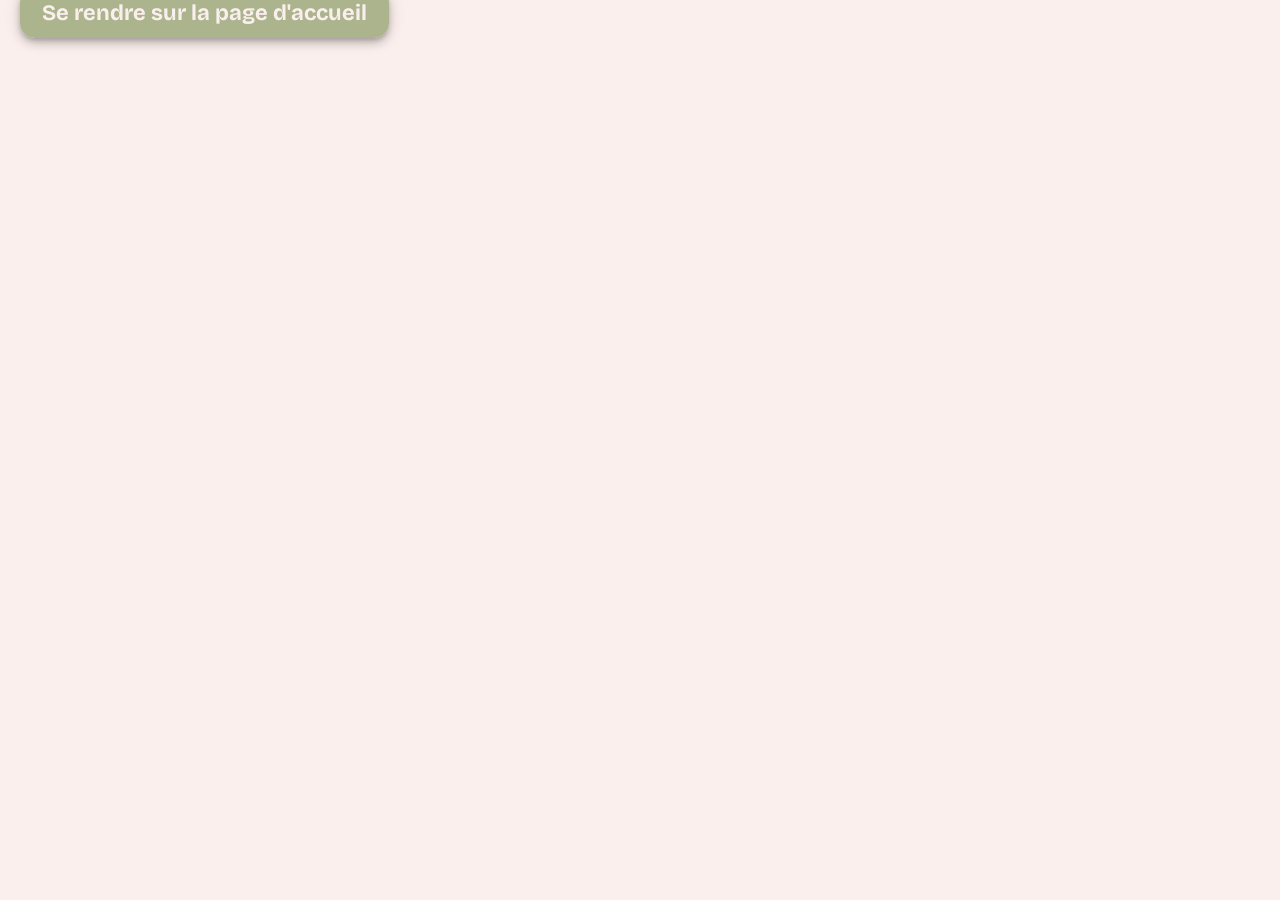
==== index.html @ 196bd957 "Add files via upload index pour visualiser le site" ====
<!doctype html>
<html lang="fr">
  <head>
    <meta charset="utf-8" />
    <meta name="viewport" content="width=device-width, initial-scale=1.0" />
    <title>henna by ima</title>
    <link rel="stylesheet" href="style.css" />
    <style>
      body {
        margin: auto;
      }
    </style>
  </head>
  <body>
    <a href="accueil.html" class="bouton index"
      >Se rendre sur la page d'accueil</a
    >
  </body>
</html>
---- style.css ----
@import url("https://fonts.googleapis.com/css2?family=Bricolage+Grotesque:opsz,wght@12..96,200..800&display=swap");
@import url("https://fonts.googleapis.com/css2?family=DM+Serif+Display:ital@0;1&display=swap");

:root {
  --primary-color: #2e0f11;
  --secondary-color: #abb48d;
  --secondary-color-darker: #042a2b;
  /*--secondary-color: #07484B; */
  --neutral-color: #faefed;
  --secondary-color-dark-mode: #a9ab9c;
}

* {
  padding: 0;
  margin: 0;
  box-sizing: border-box;
}

*:focus {
  box-shadow: 10px 10px 10px #ff387a !important;
  border: 5px solid #990033 !important;
}

body {
  background-color: var(--neutral-color);
  /* background-image: url(texture.jpg); */
}

p,
a,
label {
  font-family: "Bricolage Grotesque", serif;
  font-size: 18px;
}

h1,
h2,
h3 {
  font-family: "DM Serif Display", serif;
  letter-spacing: 2px;
}

h1 {
  font-size: 42px;
}

h2 {
  font-size: 36px;
}

h3 {
  font-size: 24px;
}

header {
  display: flex;
  flex-direction: row;
  justify-content: space-between;
  align-items: center;
  padding: 40px;
  margin-bottom: 60px;
  border-bottom: 6px solid var(--secondary-color);
  background-color: var(--primary-color);
}

header .card {
  width: 100px;
  height: 100px;
  background-image: url(logo-page.png);
  background-repeat: no-repeat;
  background-size: cover;
  background-position: center;
  border-radius: 30px;
  border: 3px solid var(--secondary-color);
}

.logo-titre-slogan {
  display: flex;
  flex-direction: row;
  justify-content: center;
  align-items: center;
  gap: 15px;
  padding: 10px;
}

.titre-slogan {
  display: flex;
  flex-direction: column;
  gap: 10px;
  padding: 10px;
  color: var(--secondary-color);
  text-shadow: var(--secondary-color-darker) 2px 2px;
}

.titre-slogan p {
  font-style: italic;
}

.navbarre {
  width: 580px;
  display: flex;
  flex-direction: row;
  justify-content: space-between;
  align-items: center;
  padding: 10px;
}

.lien-navbarre {
  padding: 10px 20px;
  color: var(--secondary-color-darker);
  background-color: var(--secondary-color);
  border-radius: 15px;
  text-decoration: none;
  font-weight: bold;
  border: 2px solid transparent;
  box-shadow: 5px 5px var(--secondary-color-darker);
  transition: all 0.4s;
}

.lien-navbarre:hover {
  background-color: var(--secondary-color-darker);
  color: var(--secondary-color);
  border: 2px solid var(--secondary-color);
  box-shadow: 5px 5px var(--secondary-color);
}

footer {
  display: flex;
  flex-direction: column;
  align-items: center;
  justify-content: center;
  gap: 25px;
  margin-top: 30px;
  padding: 30px;
  background-color: var(--primary-color);
  color: var(--secondary-color);
  border-top: 6px solid var(--secondary-color);
}

footer a {
  color: var(--secondary-color);
}

.credits {
  font-size: 20px;
}

.reseaux-sociaux {
  display: flex;
  flex-direction: row;
  justify-content: space-evenly;
  align-items: center;
  width: 400px;
}

.reseaux-sociaux-logo {
  width: 40px;
  height: 40px;
}

.vrai-mail {
  color: var(--secondary-color);
  opacity: 0.5;
}

main {
  display: flex;
  flex-direction: column;
  justify-content: center;
  align-items: center;
  /* gap: 15px; */
}

h2 {
  color: var(--primary-color);
  background-color: var(--secondary-color);
  text-shadow: var(--secondary-color-darker);
  padding: 15px;
  border-radius: 15px;
}

.retour-haut-conteneur {
  width: 100%;
  display: flex;
  flex-direction: row;
  justify-content: flex-end;
  align-items: center;
  margin: 15px;
  padding: 15px;
}

.retour-haut {
  text-decoration: none;
  margin: 30px;
  background-color: var(--primary-color);
  color: var(--secondary-color);
  font-size: 18px;
  font-weight: bold;
  border: 2px solid transparent;
  border-radius: 30px;
  padding: 10px 20px;
  transition: all 0.4s;
}

.gradient-animated-background {
  background: radial-gradient(circle, #694830 0%, #504f26 100%, #345026 100%);
  background-size: 200% 200%;
  animation: gradient 3s ease infinite;
}

@keyframes gradient {
  0% {
    background-position: 0% 50%;
  }
  50% {
    background-position: 100% 50%;
  }
  100% {
    background-position: 0% 50%;
  }
}

.retour-haut:hover {
  background-color: var(--secondary-color);
  color: var(--primary-color);
  border: 2px solid var(--primary-color);
}

.bouton {
  text-decoration: none;
  color: var(--neutral-color);
  background-color: var(--secondary-color);
  border-radius: 15px;
  padding: 10px 20px;
  margin: 20px;
  border: 2px solid transparent;
  box-shadow:
    rgba(0, 0, 0, 0.2) 0 3px 5px -1px,
    rgba(0, 0, 0, 0.14) 0 6px 10px 0,
    rgba(0, 0, 0, 0.12) 0 1px 18px 0;
  font-size: 22px;
  font-weight: bold;
  transition: all 0.4s;
}

.bouton:hover {
  background-color: var(--primary-color);
  color: var(--neutral-color);
  border: 2px solid var(--neutral-color);
}

/* Responsive mobile */
@media only screen and (min-width: 319px) and (max-width: 426px) {
  /* body {
    background-color: rgb(130, 127, 127);
  } */
  header,
  main,
  footer {
    width: 100%;
    flex-direction: column;
    justify-content: center;
    align-items: center;
    padding: 10px;
  }

  h1 {
    font-size: 36px;
  }

  h2 {
    font-size: 30px;
  }

  .titre-slogan p {
    font-size: 16px;
    /* display: none; */
  }

  .navbarre {
    width: 100%;
    flex-direction: column;
    gap: 15px;
  }

  .bouton {
    width: 10%;
    padding: 8px;
    font-size: 13px;
  }

  .reseaux-sociaux {
    width: 80%;
  }

  footer p {
    text-align: center;
  }
}

/* Dark mode */
@media (prefers-color-scheme: dark) {
  body {
    background-color: var(--secondary-color-darker);
  }

  h3,
  p {
    color: var(--neutral-color);
  }

  header p {
    color: var(--secondary-color);
  }

  footer p {
    color: var(--secondary-color);
  }

  .retour-haut {
    background-color: var(--neutral-color);
    color: var(--primary-color);
  }

  .retour-haut:hover {
    background-color: var(--primary-color);
    color: var(--neutral-color);
    border: 2px solid var(--neutral-color);
  }
}
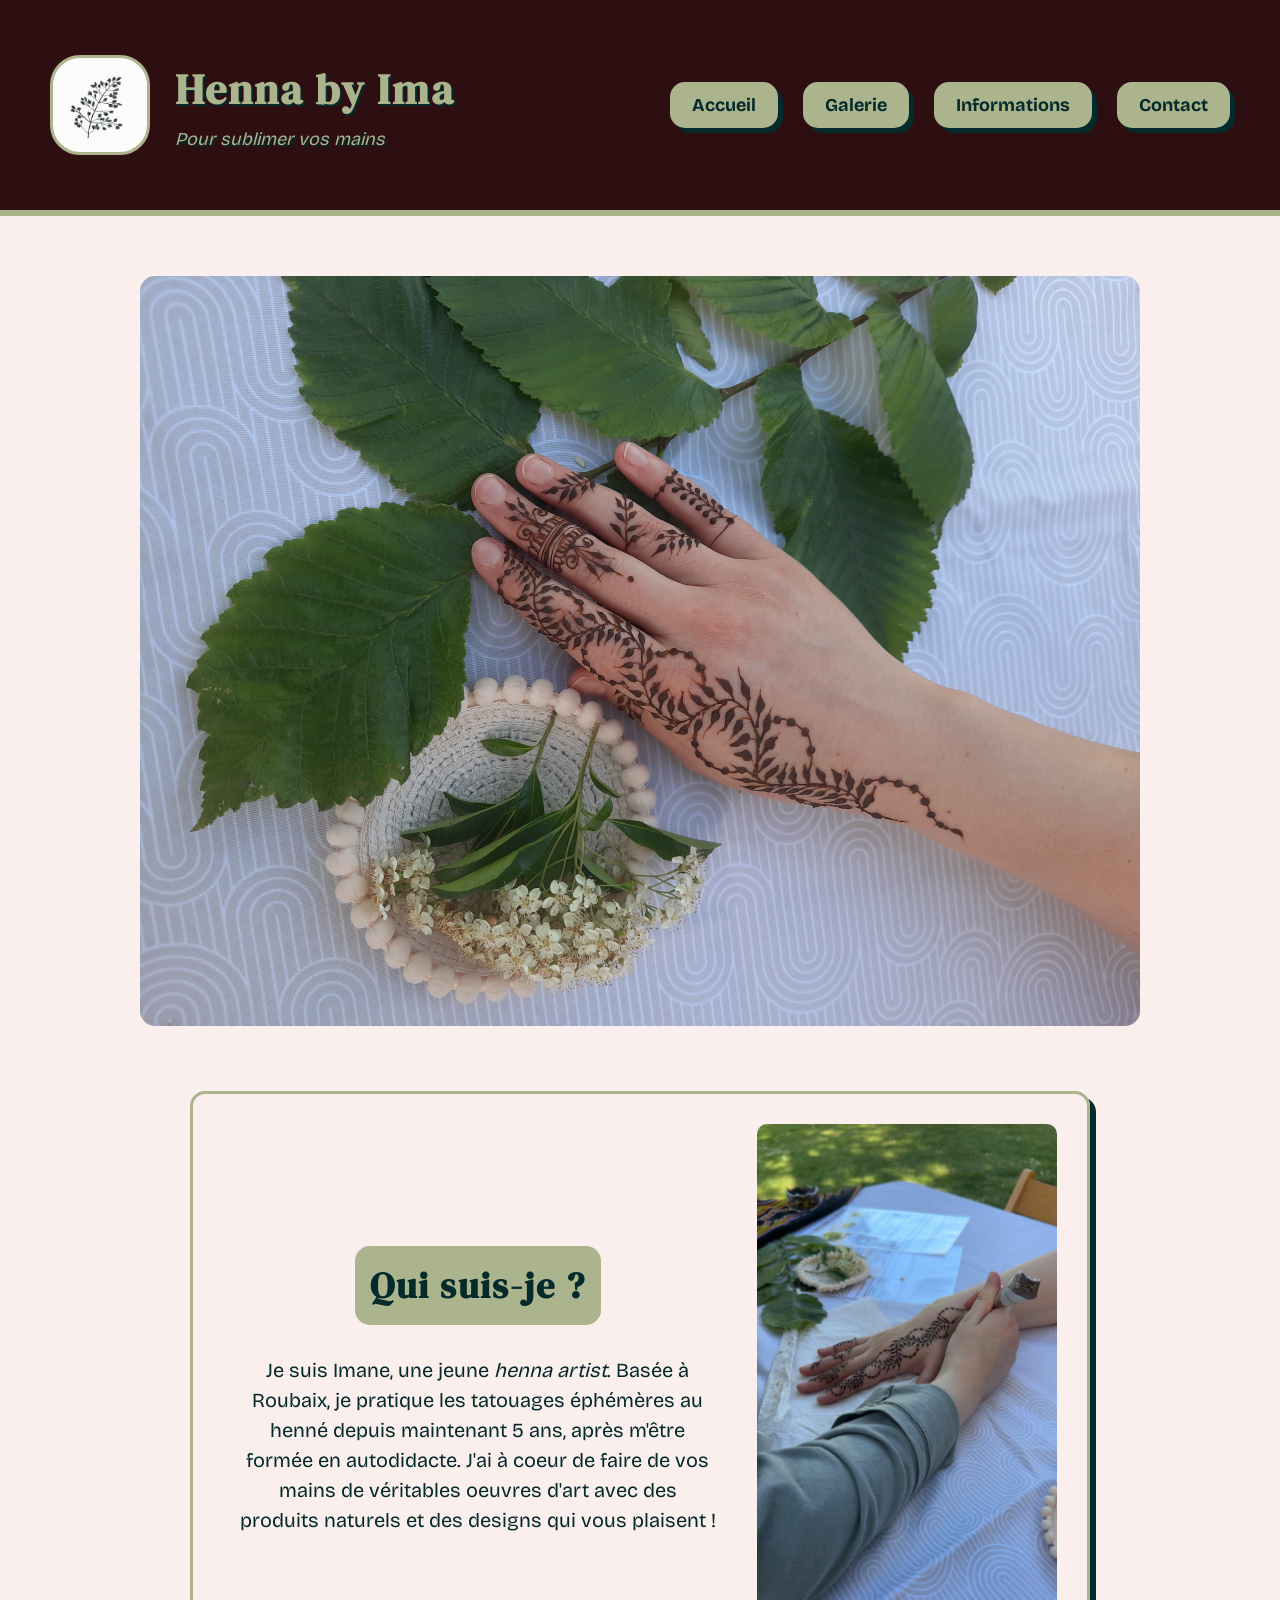
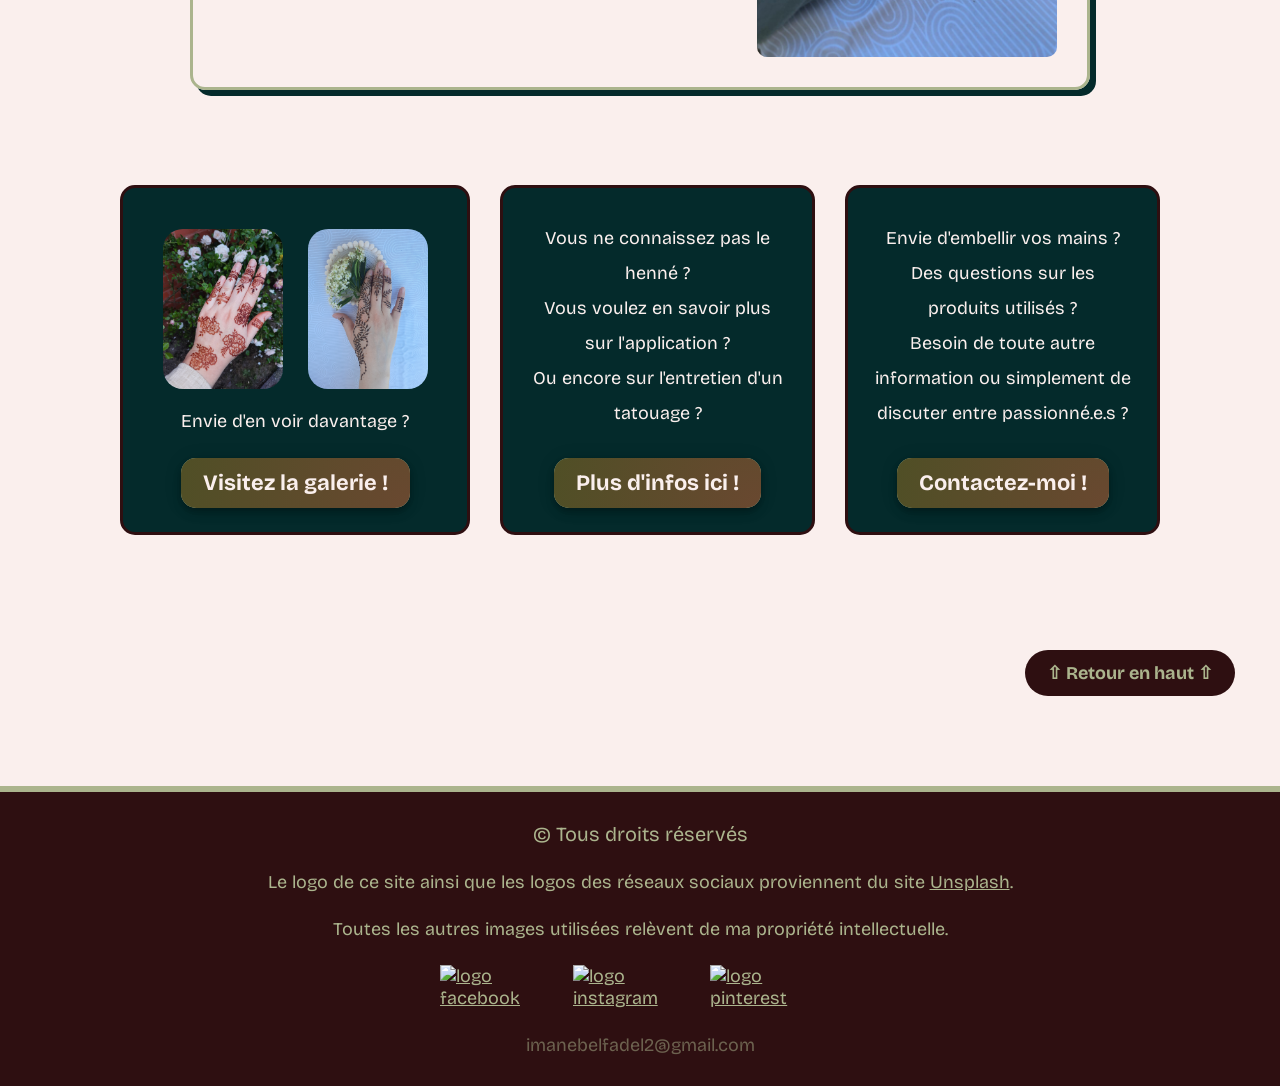
==== commit 645634f1: "Rename accueil.html to index.html changement nom du fichier (avant : accueil.html" ====
--- a/index.html
+++ b/index.html
@@ -3,17 +3,148 @@
   <head>
     <meta charset="utf-8" />
     <meta name="viewport" content="width=device-width, initial-scale=1.0" />
-    <title>henna by ima</title>
+    <title>Accueil - Henna by Ima</title>
     <link rel="stylesheet" href="style.css" />
-    <style>
-      body {
-        margin: auto;
-      }
-    </style>
+    <link rel="stylesheet" href="accueil.css" />
+    <meta name="author" content="Imane B." />
+    <meta
+      name="description"
+      content="Page présentant ma pratique de tatouages éphémères au henné, permettant de visualiser certaines de mes réalisations et également de prendre contact avec moi."
+    />
+    <meta
+      name="keywords"
+      content="henna, henné, tatouage, hennaya, artist, mehndi"
+    />
+    <link rel="icon" type="image/x-icon" href="logo-page.png" />
   </head>
   <body>
-    <a href="accueil.html" class="bouton index"
-      >Se rendre sur la page d'accueil</a
-    >
+    <header>
+      <div class="logo-titre-slogan">
+        <div class="card"></div>
+        <div class="titre-slogan">
+          <h1 id="haut-de-page">Henna by Ima</h1>
+          <p>Pour sublimer vos mains</p>
+        </div>
+      </div>
+      <div class="navbarre">
+        <a href="accueil.html" class="lien-navbarre">Accueil</a>
+        <a href="galerie.html" class="lien-navbarre">Galerie</a>
+        <a href="informations.html" class="lien-navbarre">Informations</a>
+        <a href="contact.html" class="lien-navbarre">Contact</a>
+      </div>
+    </header>
+
+    <main>
+      <img
+        src="henna-principal.jpg"
+        alt="photo accroche - henna principal"
+        class="image-principale"
+      />
+
+      <div class="intro">
+        <div class="intro-texte">
+          <h2>Qui suis-je ?</h2>
+          <p>
+            Je suis Imane, une jeune <i>henna artist</i>. Basée à Roubaix, je
+            pratique les tatouages éphémères au henné depuis maintenant 5 ans,
+            après m'être formée en autodidacte. J'ai à coeur de faire de vos
+            mains de véritables oeuvres d'art avec des produits naturels et des
+            designs qui vous plaisent !
+          </p>
+        </div>
+        <img src="henna-making.jpg" alt="photo processus tatouage henné" />
+      </div>
+      <div class="redirection-conteneur">
+        <div class="redirection-page">
+          <div class="redirection-page-haut">
+            <div class="exemples-realisations">
+              <img
+                src="henna-final-phase.jpg"
+                alt="exemple de réalisation de henna"
+              />
+              <img
+                src="henna-model-2.jpg"
+                alt="exemple de réalisation de henna"
+              />
+            </div>
+            <p>Envie d'en voir davantage ?</p>
+          </div>
+          <div class="redirection-page-bas">
+            <a href="galerie.html" class="bouton gradient-animated-background"
+              >Visitez la galerie !</a
+            >
+          </div>
+        </div>
+
+        <div class="redirection-page">
+          <div class="redirection-page-haut">
+            <p>Vous ne connaissez pas le henné ?</p>
+            <p>Vous voulez en savoir plus sur l'application ?</p>
+            <p>Ou encore sur l'entretien d'un tatouage ?</p>
+          </div>
+          <div class="redirection-page-bas">
+            <a
+              href="informations.html"
+              class="bouton gradient-animated-background"
+              >Plus d'infos ici !</a
+            >
+          </div>
+        </div>
+
+        <div class="redirection-page">
+          <div class="redirection-page-haut">
+            <p>Envie d'embellir vos mains ?</p>
+            <p>Des questions sur les produits utilisés ?</p>
+            <p>
+              Besoin de toute autre information ou simplement de discuter entre
+              passionné.e.s ?
+            </p>
+          </div>
+          <div class="redirection-page-bas">
+            <a href="contact.html" class="bouton gradient-animated-background"
+              >Contactez-moi !</a
+            >
+          </div>
+        </div>
+      </div>
+
+      <div class="retour-haut-conteneur">
+        <a href="#haut-de-page" class="retour-haut">⇧ Retour en haut ⇧</a>
+      </div>
+    </main>
+
+    <footer>
+      <p class="credits">© Tous droits réservés</p>
+      <p>
+        Le logo de ce site ainsi que les logos des réseaux sociaux proviennent
+        du site
+        <a href="https://unsplash.com/fr">Unsplash</a>.
+      </p>
+      <p>
+        Toutes les autres images utilisées relèvent de ma propriété
+        intellectuelle.
+      </p>
+      <div class="reseaux-sociaux">
+        <a href="#"
+          ><img
+            src="icone-facebook.png"
+            alt="logo facebook"
+            class="reseaux-sociaux-logo"
+        /></a>
+        <a href="#"
+          ><img
+            src="icone-instagram.png"
+            alt="logo instagram"
+            class="reseaux-sociaux-logo"
+        /></a>
+        <a href="#"
+          ><img
+            src="icone-pinterest.png"
+            alt="logo pinterest"
+            class="reseaux-sociaux-logo"
+        /></a>
+      </div>
+      <p class="vrai-mail">imanebelfadel2@gmail.com</p>
+    </footer>
   </body>
 </html>
--- a/accueil.css
+++ b/accueil.css
@@ -0,0 +1,207 @@
+*:focus {
+  box-shadow: 10px 10px 10px #ff387a !important;
+  border: 5px solid #990033 !important;
+}
+
+html {
+  scroll-behavior: smooth;
+}
+
+main {
+  gap: 25px;
+}
+
+.image-principale {
+  width: 1000px;
+  height: auto;
+  /* border: 3px solid var(--primary-color); */
+  border-radius: 15px;
+}
+
+.intro {
+  width: 900px;
+
+  display: flex;
+  flex-direction: row;
+  justify-content: center;
+  align-items: center;
+  gap: 25px;
+  padding: 30px;
+  margin: 40px;
+  border: 3px solid var(--secondary-color);
+  border-radius: 15px;
+  box-shadow: 6px 6px var(--secondary-color-darker);
+}
+
+.intro p {
+  line-height: 30px;
+  font-size: 20px;
+  text-align: center;
+}
+
+.intro p,
+h2 {
+  color: var(--secondary-color-darker);
+}
+
+.intro img {
+  width: 300px;
+  border-radius: 10px;
+}
+
+.intro-texte {
+  display: flex;
+  flex-direction: column;
+  justify-content: center;
+  align-items: center;
+  gap: 30px;
+  padding: 15px;
+}
+
+.redirection-conteneur {
+  width: 1100px;
+  display: flex;
+  flex-direction: row;
+  justify-content: space-evenly;
+  align-items: center;
+  gap: 30px;
+  padding: 30px;
+}
+
+.redirection-page {
+  display: flex;
+  flex-direction: column;
+  width: 350px;
+  height: 350px;
+  display: flex;
+  flex-direction: column;
+  justify-content: center;
+  align-items: center;
+  gap: 30px;
+  padding: 25px;
+  background-color: var(--secondary-color-darker);
+  border: 3px solid var(--primary-color);
+  border-radius: 15px;
+  transition: all 0.4s;
+}
+
+.redirection-page-haut {
+  display: flex;
+  flex-direction: column;
+  align-items: center;
+  justify-content: center;
+  height: 300px;
+}
+
+.redirection-page-bas {
+  height: 50px;
+  position: relative;
+}
+
+.redirection-page:hover {
+  transform: scale(1.1);
+}
+
+.redirection-page p {
+  color: var(--neutral-color);
+  text-align: center;
+  line-height: 35px;
+}
+
+.exemples-realisations {
+  padding: 15px;
+  display: flex;
+  flex-direction: row;
+  gap: 25px;
+  border-radius: 15px;
+}
+
+.exemples-realisations img {
+  width: 120px;
+  height: auto;
+  border-radius: 20px;
+}
+
+@media only screen and (min-width: 319px) and (max-width: 425px) {
+  .image-principale {
+    width: 90%;
+  }
+
+  .intro {
+    width: 80%;
+  }
+
+  .intro-texte {
+    width: 100%;
+  }
+
+  .intro-texte h2 {
+    font-size: 20px;
+  }
+
+  .intro-texte p {
+    font-size: 16px;
+    line-height: 20px;
+  }
+
+  .intro img {
+    display: none;
+  }
+
+  .redirection-conteneur {
+    width: 90%;
+    flex-direction: column;
+    align-items: center;
+    justify-content: center;
+    padding: 5px;
+  }
+
+  .redirection-page {
+    width: 100%;
+    height: auto;
+  }
+
+  .redirection-page-bas,
+  .redirection-page-haut {
+    width: 100%;
+    height: auto;
+  }
+
+  .redirection-page-bas,
+  .redirection-page-haut p {
+    font-size: 16px;
+    line-height: 20px;
+  }
+
+  .redirection-page-bas,
+  .redirection-page-haut a {
+    text-align: center;
+  }
+
+  .exemples-realisations {
+    width: 90%;
+    flex-direction: column;
+    align-items: center;
+  }
+
+  .exemples-realisations img {
+    width: 80%;
+  }
+
+  .retour-haut-conteneur {
+    width: 80%;
+    text-align: center;
+  }
+}
+
+/* Dark mode */
+@media (prefers-color-scheme: dark) {
+  .intro-texte p {
+    color: var(--neutral-color);
+  }
+
+  .redirection-page {
+    background-color: var(--primary-color);
+    border: 2px solid var(--neutral-color);
+  }
+}
